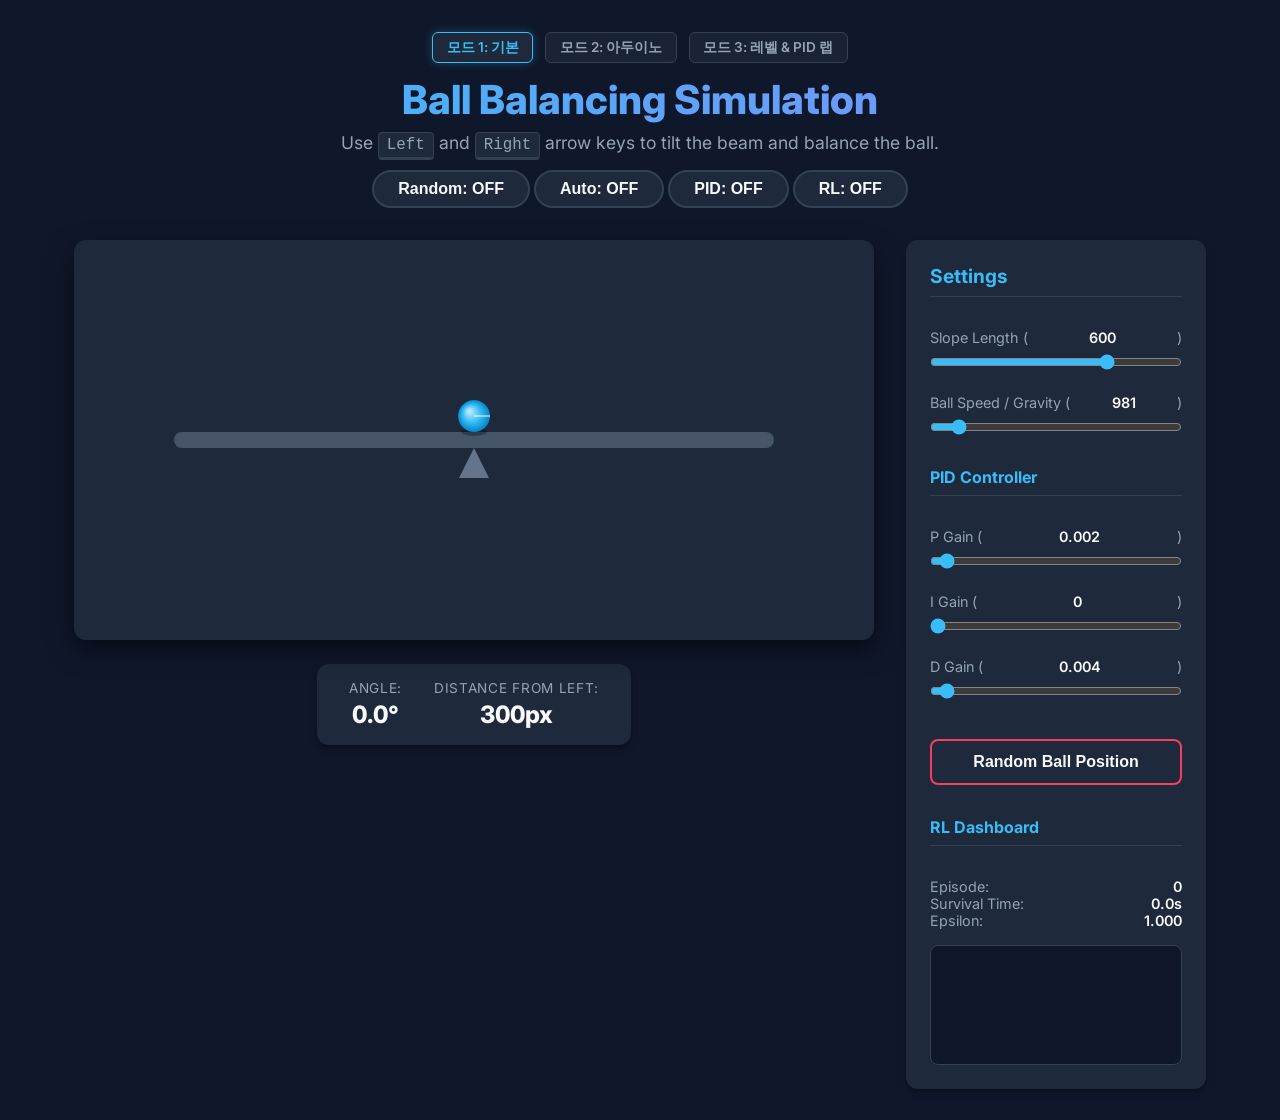
==== index.html @ cc2c43da "feat: Ball balancing robot simulation with Levels and PID lab" ====
<!DOCTYPE html>
<html lang="ko">
<head>
    <meta charset="UTF-8">
    <meta name="viewport" content="width=device-width, initial-scale=1.0">
    <title>Ball Balancing Robot Simulation</title>
    <link rel="stylesheet" href="style.css">
    <link href="https://fonts.googleapis.com/css2?family=Inter:wght@400;600;800&display=swap" rel="stylesheet">
</head>
<body>
    <div class="container">
        <header>
            <nav class="nav-tabs">
                <a href="index.html" class="nav-link active">모드 1: 기본</a>
                <a href="index2.html" class="nav-link">모드 2: 아두이노</a>
                <a href="index3.html" class="nav-link">모드 3: 레벨 & PID 랩</a>
            </nav>
            <h1>Ball Balancing Simulation</h1>
            <p>Use <kbd>Left</kbd> and <kbd>Right</kbd> arrow keys to tilt the beam and balance the ball.</p>
            <div class="controls">
                <button id="randomBtn" class="toggle-btn">Random: OFF</button>
                <button id="autoBtn" class="toggle-btn">Auto: OFF</button>
                <button id="pidBtn" class="toggle-btn">PID: OFF</button>
                <button id="rlBtn" class="toggle-btn">RL: OFF</button>
            </div>
        </header>

        <main>
            <div class="simulation-area">
                <div class="canvas-wrapper">
                    <canvas id="simulationCanvas" width="800" height="400"></canvas>
                    <div id="gameOverOverlay" class="overlay hidden">
                        <h2>Game Over!</h2>
                        <p>The ball fell off the edge.</p>
                        <button id="restartBtn">Try Again</button>
                    </div>
                </div>
                
                <div class="dashboard">
                    <div class="metric">
                        <span class="label">Angle:</span>
                        <span id="angleValue" class="value">0.0°</span>
                    </div>
                    <div class="metric">
                        <span class="label">Distance from left:</span>
                        <span id="distanceValue" class="value">0px</span>
                    </div>
                </div>
            </div>

            <aside class="settings-panel">
                <h2>Settings</h2>
                <div class="control-group">
                    <label for="beamWidthSlider">Slope Length (<span id="beamWidthDisplay">600</span>)</label>
                    <input type="range" id="beamWidthSlider" min="100" max="800" step="10" value="600">
                </div>
                <div class="control-group">
                    <label for="gravitySlider">Ball Speed / Gravity (<span id="gravityDisplay">981</span>)</label>
                    <input type="range" id="gravitySlider" min="100" max="10000" step="10" value="981">
                </div>
                
                <h3>PID Controller</h3>
                <div class="control-group">
                    <label for="pGainSlider">P Gain (<span id="pGainDisplay">0.002</span>)</label>
                    <input type="range" id="pGainSlider" min="0" max="0.05" step="0.001" value="0.002">
                </div>
                <div class="control-group">
                    <label for="iGainSlider">I Gain (<span id="iGainDisplay">0</span>)</label>
                    <input type="range" id="iGainSlider" min="0" max="0.005" step="0.0001" value="0">
                </div>
                <div class="control-group">
                    <label for="dGainSlider">D Gain (<span id="dGainDisplay">0.004</span>)</label>
                    <input type="range" id="dGainSlider" min="0" max="0.1" step="0.001" value="0.004">
                </div>

                <div class="control-actions">
                    <button id="randomPosBtn" class="action-btn">Random Ball Position</button>
                </div>

                <h3>RL Dashboard</h3>
                <div class="rl-dashboard">
                    <div class="control-group">
                        <label>Episode: <span id="rlEpisodeDisplay">0</span></label>
                    </div>
                    <div class="control-group">
                        <label>Survival Time: <span id="rlSurvivalDisplay">0.0s</span></label>
                    </div>
                    <div class="control-group">
                        <label>Epsilon: <span id="rlEpsilonDisplay">1.000</span></label>
                    </div>
                    
                    <canvas id="rlGraphCanvas" width="300" height="150" title="Survival Time per Episode"></canvas>
                </div>
            </aside>
        </main>
    </div>
    <script src="script.js"></script>
</body>
</html>
---- style.css ----
:root {
    --bg-color: #0f172a;
    --surface-color: #1e293b;
    --primary-color: #38bdf8;
    --text-primary: #f8fafc;
    --text-secondary: #94a3b8;
    --accent-color: #f43f5e;
    --beam-color: #475569;
    --ball-color: #38bdf8;
    --font-family: 'Inter', sans-serif;
}

* {
    margin: 0;
    padding: 0;
    box-sizing: border-box;
}

body {
    background-color: var(--bg-color);
    color: var(--text-primary);
    font-family: var(--font-family);
    display: flex;
    justify-content: center;
    align-items: center;
    min-height: 100vh;
}

.container {
    width: 100%;
    max-width: 1200px;
    padding: 2rem;
    display: flex;
    flex-direction: column;
    gap: 2rem;
}

header {
    text-align: center;
}

header h1 {
    font-size: 2.5rem;
    font-weight: 800;
    margin-bottom: 0.5rem;
    background: linear-gradient(to right, var(--primary-color), #818cf8);
    -webkit-background-clip: text;
    color: transparent;
}

header p {
    color: var(--text-secondary);
    font-size: 1.1rem;
}

kbd {
    background-color: var(--surface-color);
    border: 1px solid #334155;
    border-radius: 4px;
    padding: 0.2rem 0.5rem;
    font-size: 0.9em;
    font-family: monospace;
    box-shadow: 0 2px 0 #334155;
}

main {
    display: flex;
    flex-direction: row;
    gap: 2rem;
    align-items: flex-start;
    justify-content: center;
}

.simulation-area {
    display: flex;
    flex-direction: column;
    gap: 1.5rem;
    align-items: center;
}

.canvas-wrapper {
    position: relative;
    background-color: var(--surface-color);
    border-radius: 12px;
    box-shadow: 0 10px 25px rgba(0, 0, 0, 0.5);
    overflow: hidden;
}

canvas {
    display: block;
}

.overlay {
    position: absolute;
    top: 0;
    left: 0;
    width: 100%;
    height: 100%;
    background-color: rgba(15, 23, 42, 0.85);
    display: flex;
    flex-direction: column;
    justify-content: center;
    align-items: center;
    backdrop-filter: blur(4px);
    transition: opacity 0.3s ease;
}

.overlay.hidden {
    opacity: 0;
    pointer-events: none;
}

.overlay h2 {
    color: var(--accent-color);
    font-size: 3rem;
    margin-bottom: 0.5rem;
}

.overlay p {
    font-size: 1.2rem;
    margin-bottom: 1.5rem;
}

#restartBtn {
    background-color: var(--primary-color);
    color: #0f172a;
    border: none;
    padding: 0.75rem 1.5rem;
    font-size: 1.1rem;
    font-weight: 600;
    border-radius: 8px;
    cursor: pointer;
    transition: transform 0.2s, background-color 0.2s;
}

#restartBtn:hover {
    background-color: #7dd3fc;
    transform: translateY(-2px);
}

.dashboard {
    display: flex;
    gap: 2rem;
    background-color: var(--surface-color);
    padding: 1rem 2rem;
    border-radius: 12px;
    box-shadow: 0 4px 6px rgba(0, 0, 0, 0.3);
}

.metric {
    display: flex;
    flex-direction: column;
    align-items: center;
}

.metric .label {
    font-size: 0.85rem;
    text-transform: uppercase;
    color: var(--text-secondary);
    letter-spacing: 0.05em;
    margin-bottom: 0.25rem;
}

.metric .value {
    font-size: 1.5rem;
    font-weight: 800;
    font-variant-numeric: tabular-nums;
}

.controls {
    margin-top: 1rem;
}

.toggle-btn {
    background-color: var(--surface-color);
    color: var(--text-primary);
    border: 2px solid #334155;
    padding: 0.5rem 1.5rem;
    font-size: 1rem;
    font-weight: 600;
    border-radius: 20px;
    cursor: pointer;
    transition: all 0.2s ease;
}

.toggle-btn:hover {
    background-color: #334155;
}

.toggle-btn.active {
    background-color: var(--primary-color);
    color: #0f172a;
    border-color: var(--primary-color);
    box-shadow: 0 0 10px rgba(56, 189, 248, 0.5);
}

.settings-panel {
    background-color: var(--surface-color);
    padding: 1.5rem;
    border-radius: 12px;
    box-shadow: 0 4px 6px rgba(0, 0, 0, 0.3);
    min-width: 300px;
    display: flex;
    flex-direction: column;
    gap: 1.5rem;
}

.settings-panel h2, .settings-panel h3 {
    color: var(--primary-color);
    margin-bottom: 0.5rem;
    border-bottom: 1px solid #334155;
    padding-bottom: 0.5rem;
    font-size: 1.2rem;
}

.settings-panel h3 {
    font-size: 1rem;
    margin-top: 0.5rem;
}

.control-group {
    display: flex;
    flex-direction: column;
    gap: 0.5rem;
}

.control-group label {
    font-size: 0.9rem;
    color: var(--text-secondary);
    display: flex;
    justify-content: space-between;
}

.control-group label span {
    color: var(--text-primary);
    font-weight: 600;
}

input[type="range"] {
    width: 100%;
    accent-color: var(--primary-color);
}

.action-btn {
    background-color: var(--surface-color);
    color: var(--text-primary);
    border: 2px solid var(--accent-color);
    padding: 0.75rem;
    font-size: 1rem;
    font-weight: 600;
    border-radius: 8px;
    cursor: pointer;
    transition: all 0.2s ease;
    width: 100%;
    margin-top: 1rem;
}

.action-btn:hover {
    background-color: var(--accent-color);
    color: #fff;
}

#rlGraphCanvas {
    width: 100%;
    height: 120px;
    background-color: #0f172a;
    border-radius: 8px;
    border: 1px solid #334155;
    margin-top: 1rem;
}

/* Page Navigation Tabs */
.nav-tabs {
    display: flex;
    justify-content: center;
    gap: 0.75rem;
    margin-bottom: 0.75rem;
}

.nav-link {
    text-decoration: none;
    color: var(--text-secondary);
    font-size: 0.85rem;
    font-weight: 600;
    padding: 0.35rem 0.85rem;
    border-radius: 6px;
    background: rgba(30, 41, 59, 0.7);
    border: 1px solid #334155;
    transition: all 0.2s;
}

.nav-link:hover {
    color: var(--text-primary);
    border-color: #64748b;
}

.nav-link.active {
    color: var(--primary-color);
    background: #1e293b;
    border-color: var(--primary-color);
    box-shadow: 0 0 10px rgba(56, 189, 248, 0.3);
}
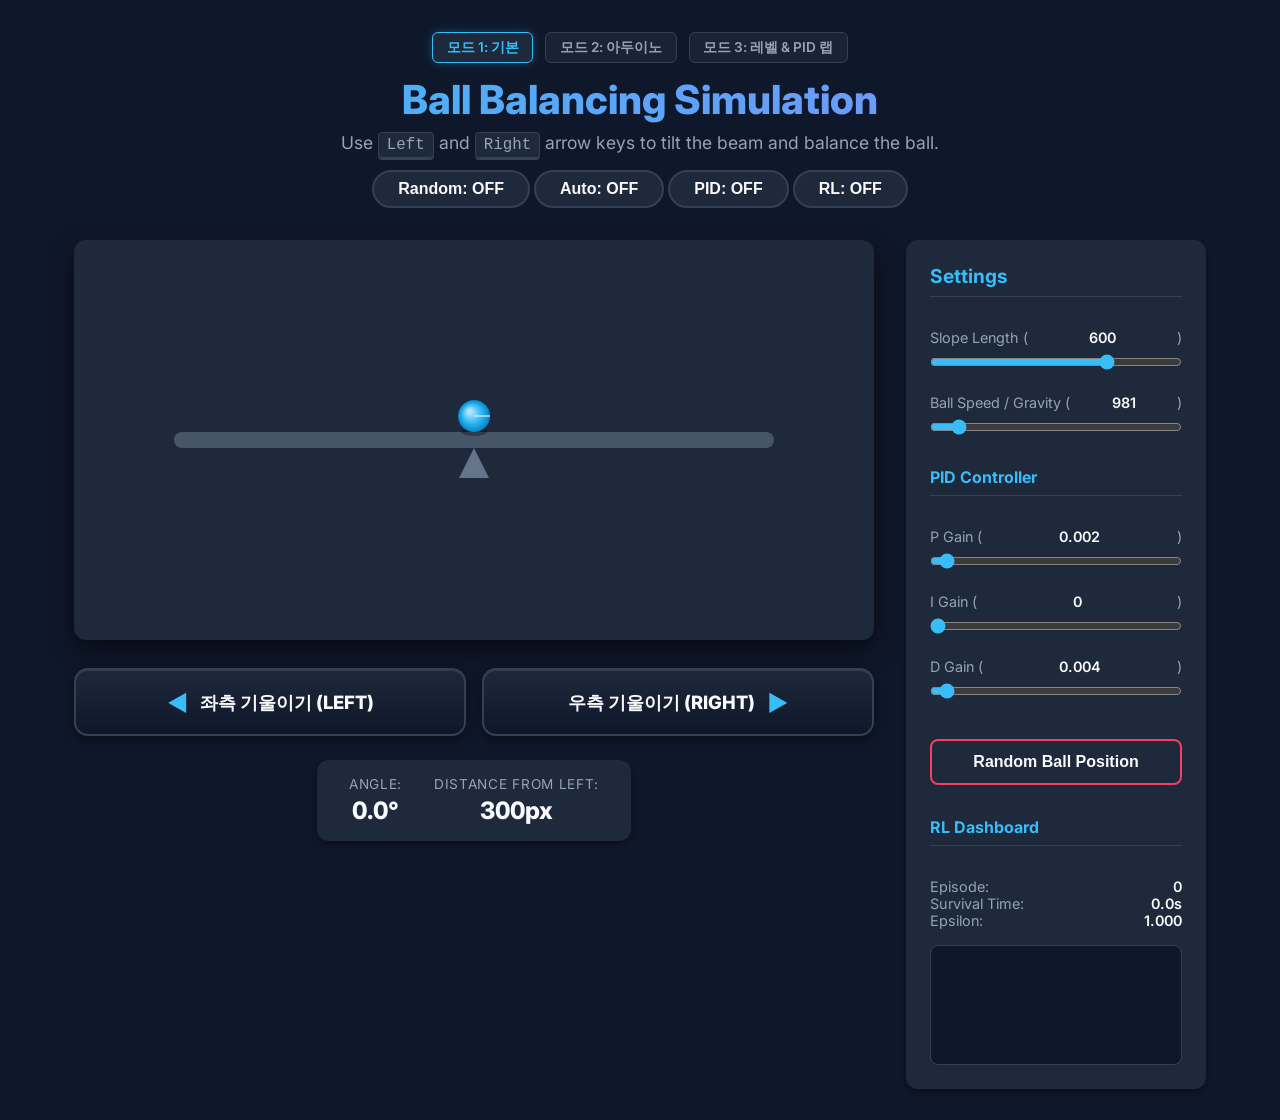
==== commit e404ac7e: "feat: Add responsive touch controls for tablet and mobile devices" ====
--- a/index.html
+++ b/index.html
@@ -36,6 +36,18 @@
                     </div>
                 </div>
                 
+                <!-- 태블릿 / 모바일 터치 좌우 버튼 -->
+                <div class="touch-controls">
+                    <button id="touchLeftBtn" class="touch-tilt-btn" aria-label="Tilt Left">
+                        <span class="touch-icon">◀</span>
+                        <span class="touch-text">좌측 기울이기 (LEFT)</span>
+                    </button>
+                    <button id="touchRightBtn" class="touch-tilt-btn" aria-label="Tilt Right">
+                        <span class="touch-text">우측 기울이기 (RIGHT)</span>
+                        <span class="touch-icon">▶</span>
+                    </button>
+                </div>
+
                 <div class="dashboard">
                     <div class="metric">
                         <span class="label">Angle:</span>
--- a/style.css
+++ b/style.css
@@ -84,10 +84,13 @@
     border-radius: 12px;
     box-shadow: 0 10px 25px rgba(0, 0, 0, 0.5);
     overflow: hidden;
+    max-width: 100%;
 }
 
 canvas {
     display: block;
+    max-width: 100%;
+    height: auto;
 }
 
 .overlay {
@@ -301,3 +304,95 @@
     box-shadow: 0 0 10px rgba(56, 189, 248, 0.3);
 }
 
+/* Touch / Tablet Tilt Controls */
+.touch-controls {
+    display: flex;
+    width: 100%;
+    max-width: 800px;
+    gap: 1rem;
+    margin-top: 0.25rem;
+}
+
+.touch-tilt-btn {
+    flex: 1;
+    display: flex;
+    align-items: center;
+    justify-content: center;
+    gap: 0.75rem;
+    padding: 1.15rem 1.5rem;
+    font-size: 1.15rem;
+    font-weight: 800;
+    font-family: var(--font-family);
+    color: var(--text-primary);
+    background: linear-gradient(180deg, #1e293b 0%, #0f172a 100%);
+    border: 2px solid #334155;
+    border-radius: 14px;
+    cursor: pointer;
+    user-select: none;
+    -webkit-user-select: none;
+    -webkit-touch-callout: none;
+    touch-action: manipulation;
+    box-shadow: 0 4px 12px rgba(0, 0, 0, 0.4), inset 0 1px 0 rgba(255, 255, 255, 0.1);
+    transition: all 0.12s ease;
+}
+
+.touch-tilt-btn .touch-icon {
+    font-size: 1.4rem;
+    color: var(--primary-color);
+    transition: transform 0.15s ease;
+}
+
+.touch-tilt-btn:hover {
+    border-color: #64748b;
+    background: linear-gradient(180deg, #334155 0%, #1e293b 100%);
+}
+
+.touch-tilt-btn:active,
+.touch-tilt-btn.pressing {
+    border-color: var(--primary-color);
+    background: linear-gradient(180deg, rgba(56, 189, 248, 0.2) 0%, #0f172a 100%);
+    box-shadow: 0 0 20px rgba(56, 189, 248, 0.4), inset 0 2px 4px rgba(0, 0, 0, 0.6);
+    transform: scale(0.97) translateY(2px);
+    color: var(--primary-color);
+}
+
+.touch-tilt-btn:active .touch-icon,
+.touch-tilt-btn.pressing .touch-icon {
+    transform: scale(1.25);
+}
+
+/* 태블릿 / 모바일 반응형 */
+@media (max-width: 992px) {
+    .container {
+        padding: 1rem;
+        gap: 1.25rem;
+    }
+    main {
+        flex-direction: column;
+        align-items: center;
+        gap: 1.5rem;
+    }
+    .simulation-area {
+        width: 100%;
+        max-width: 800px;
+    }
+    .settings-panel {
+        width: 100%;
+        max-width: 800px;
+    }
+    .dashboard {
+        width: 100%;
+        justify-content: space-around;
+        padding: 0.8rem 1rem;
+        gap: 1rem;
+    }
+    .metric .value {
+        font-size: 1.25rem;
+    }
+    .touch-tilt-btn {
+        padding: 1.3rem 1rem;
+        font-size: 1.1rem;
+    }
+}
+
+
